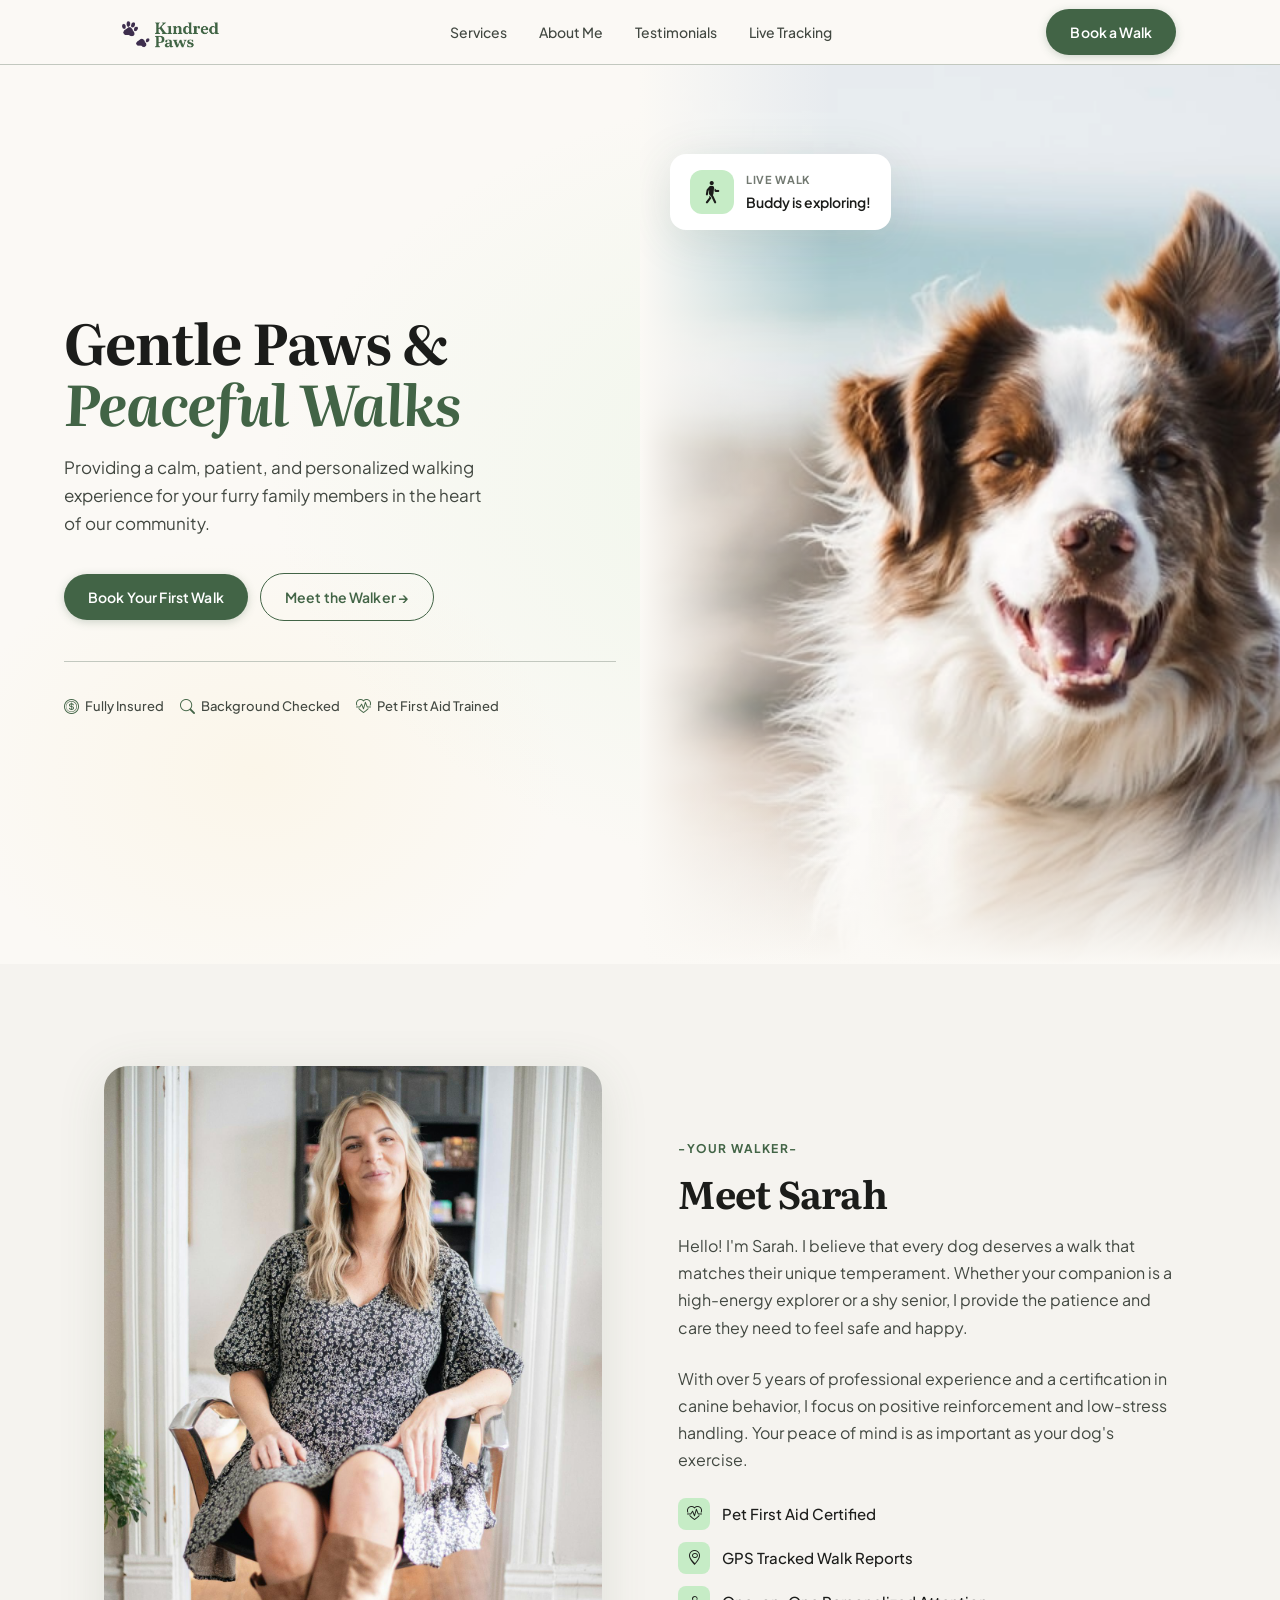
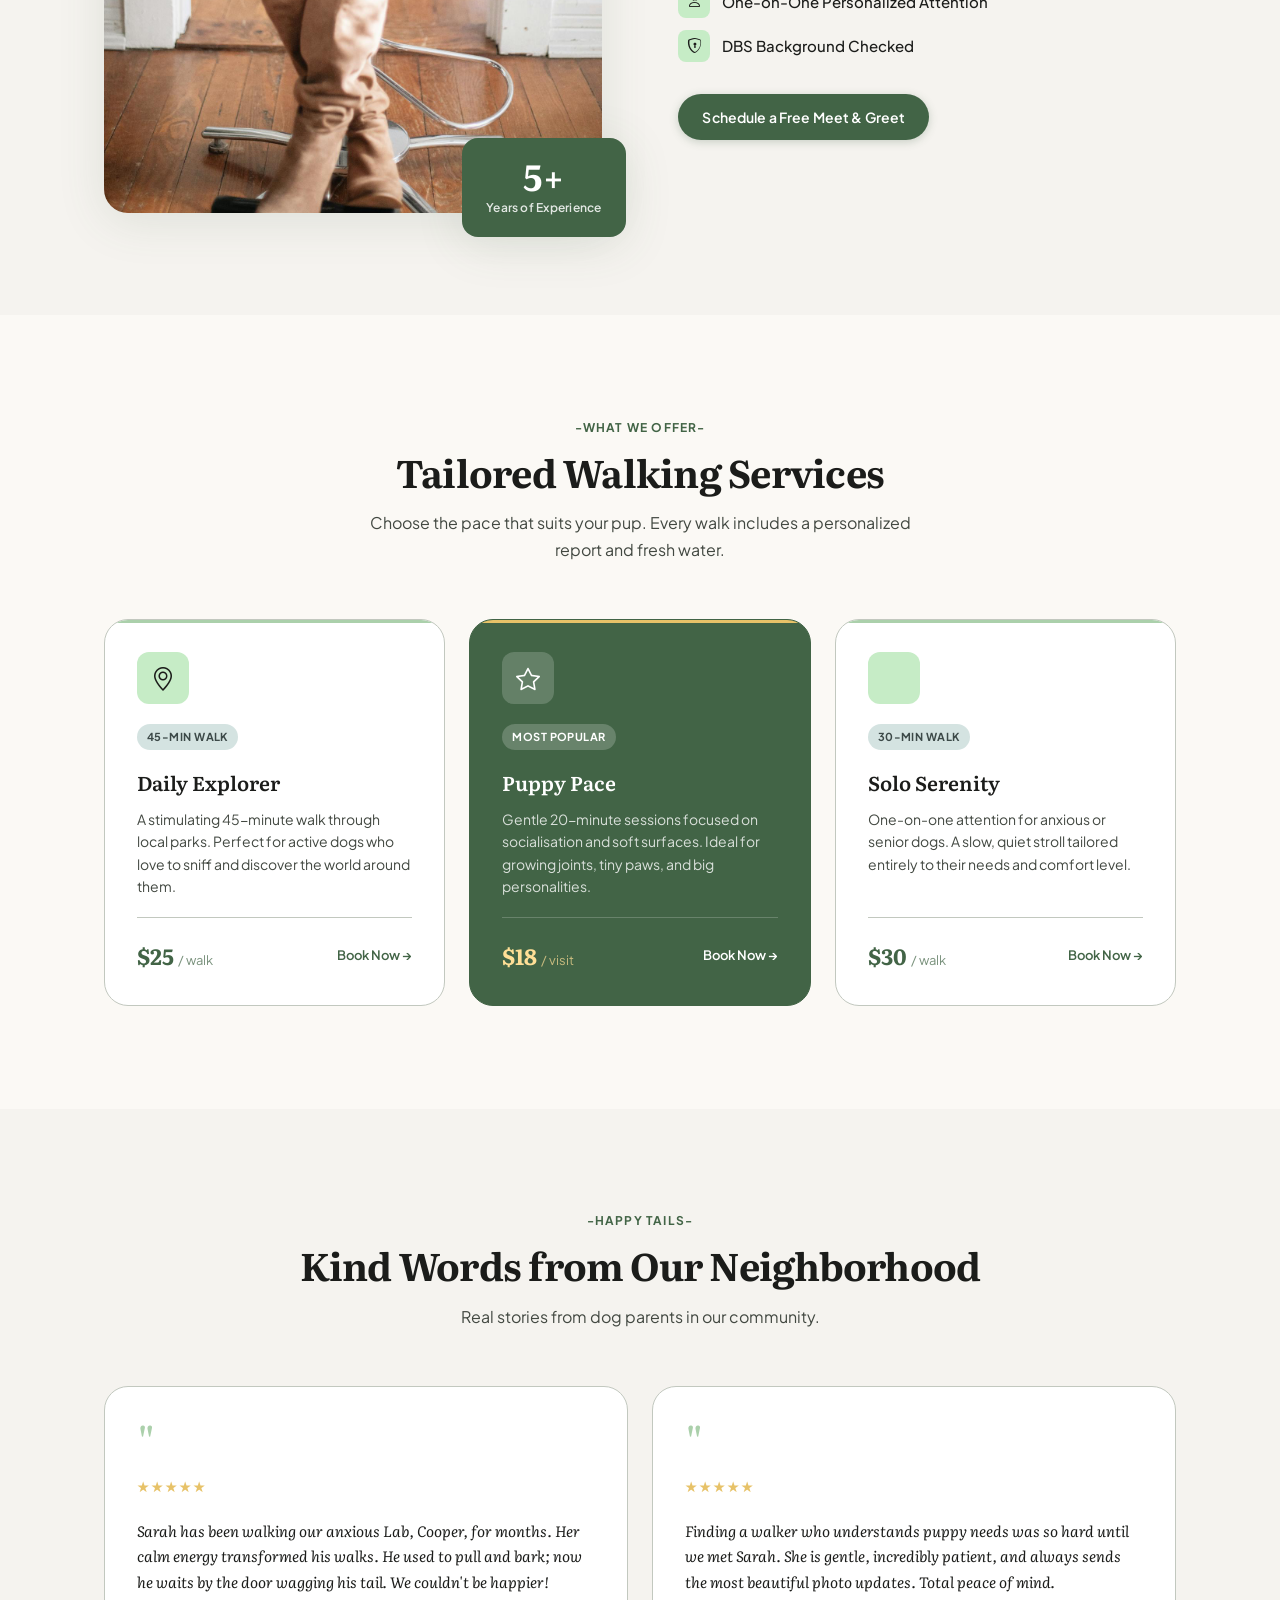
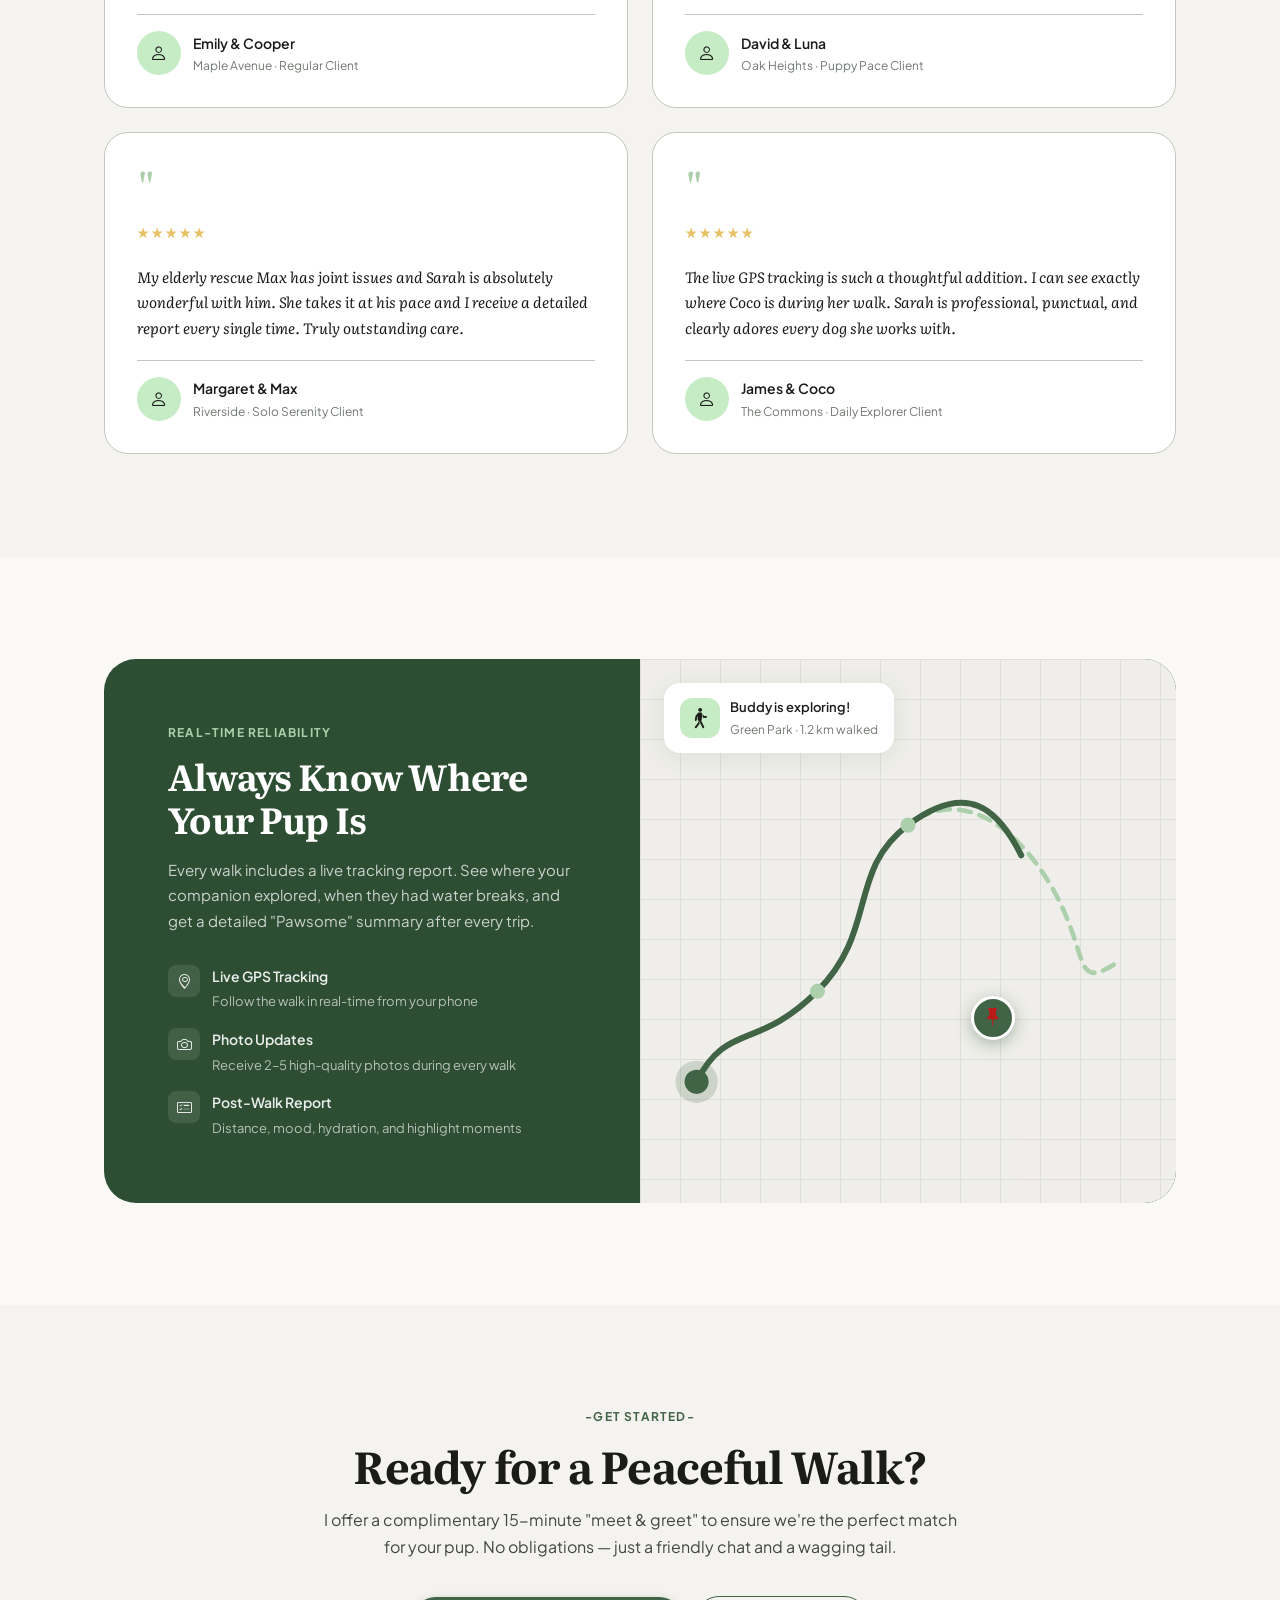
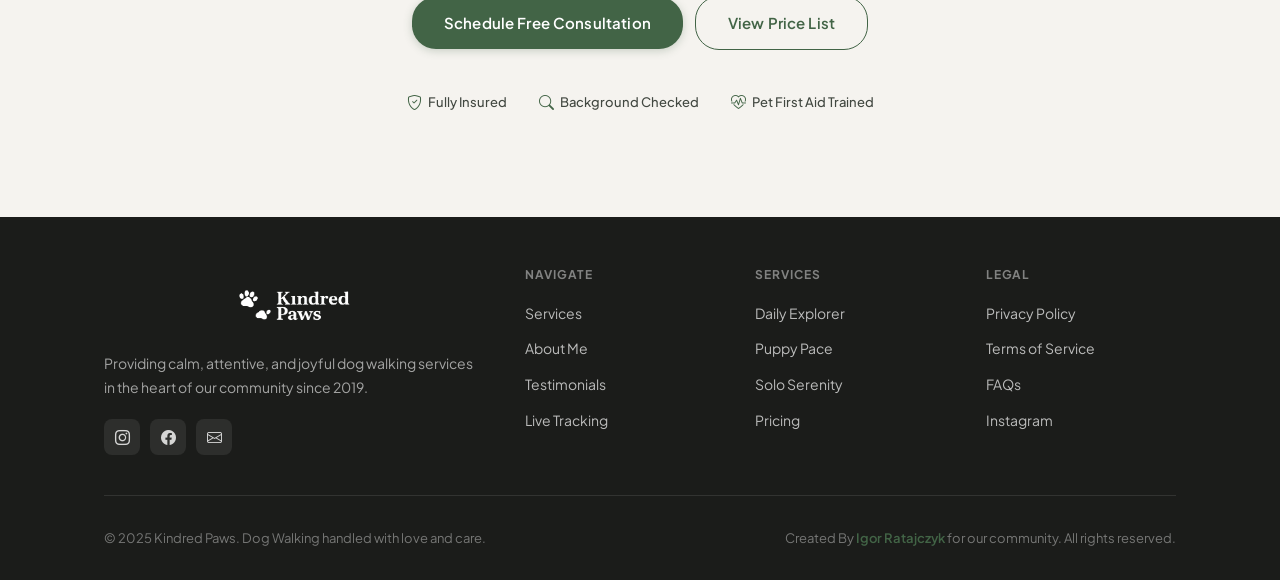
==== index.html @ a47b32b6 "initial commit" ====
<!doctype html>
<html lang="en">
	<head>
		<meta charset="UTF-8" />
		<meta name="viewport" content="width=device-width, initial-scale=1.0" />
		<title>Kindred Paws – Gentle Dog Walking</title>
		<link rel="preconnect" href="https://fonts.googleapis.com" />
		<link rel="preconnect" href="https://fonts.gstatic.com" crossorigin />
		<link
			href="https://fonts.googleapis.com/css2?family=Literata:ital,opsz,wght@0,7..72,400;0,7..72,600;0,7..72,700;1,7..72,400&family=Plus+Jakarta+Sans:wght@400;500;600;700&display=swap"
			rel="stylesheet"
		/>
		<!-- Link to icons framework bootstrap-icons -->
		<link
			rel="stylesheet"
			href="https://cdn.jsdelivr.net/npm/bootstrap-icons@1.13.1/font/bootstrap-icons.min.css"
		/>
		<link rel="stylesheet" href="styles.css" />
	</head>
	<body>
		<!-- ─── NAV ─── -->
		<nav class="nav" id="nav">
			<div class="nav-inner">
				<a class="nav-logo" href="#">
					<img
						src="/images/logo.png"
						alt="Kindred Paws logo, a paw print with a heart in the center"
					/>
				</a>
				<ul class="nav-links">
					<li><a href="#services">Services</a></li>
					<li><a href="#walker">About Me</a></li>
					<li><a href="#testimonials">Testimonials</a></li>
					<li><a href="#tracking">Live Tracking</a></li>
				</ul>
				<a href="#cta" class="btn-primary nav-cta">Book a Walk</a>
				<button class="nav-mobile-toggle" aria-label="Menu">☰</button>
			</div>
		</nav>

		<!-- ─── HERO ─── -->
		<section class="hero" id="hero">
			<div class="hero-bg-blob"></div>

			<div class="hero-content">
				<h1 class="hero-headline anim-fade-up anim-delay-1">
					Gentle Paws &<br />
					<em>Peaceful Walks</em>
				</h1>
				<p class="hero-subtext anim-fade-up anim-delay-2">
					Providing a calm, patient, and personalized walking experience for your
					furry family members in the heart of our community.
				</p>
				<div class="hero-ctas anim-fade-up anim-delay-3">
					<a href="#cta" class="btn-primary">Book Your First Walk</a>
					<a href="#walker" class="btn-outline">Meet the Walker →</a>
				</div>
				<div class="hero-trust anim-fade-up anim-delay-4">
					<div class="hero-trust-item">
						<span class="hero-trust-icon">
							<i class="bi bi-coin"></i>
						</span>
						Fully Insured
					</div>
					<div class="hero-trust-item">
						<span class="hero-trust-icon">
							<i class="bi bi-search"></i>
						</span>
						Background Checked
					</div>
					<div class="hero-trust-item">
						<span class="hero-trust-icon">
							<i class="bi bi-heart-pulse"></i>
						</span>
						Pet First Aid Trained
					</div>
				</div>
			</div>

			<div class="hero-image-wrap">
				<img
					src="/images/hero.png"
					alt="Happy golden retriever walking on a sunny path"
				/>
				<div class="hero-image-overlay"></div>
				<div class="hero-float-card">
					<div class="float-card-icon">
						<i class="bi bi-person-walking"></i>
					</div>
					<div class="float-card-text">
						<div class="label">Live Walk</div>
						<div class="value">Buddy is exploring!</div>
					</div>
				</div>
			</div>
		</section>

		<!-- ─── MEET THE WALKER ─── -->
		<section class="walker-section" id="walker">
			<div class="container">
				<div class="walker-grid">
					<div class="walker-img-wrap">
						<div class="walker-img-frame">
							<img src="/images/sara.jpg" alt="Sarah, professional dog walker" />
						</div>
						<div class="walker-stat-card">
							<div class="stat-num">5+</div>
							<div class="stat-label">Years of Experience</div>
						</div>
					</div>

					<div>
						<div class="section-label">-Your Walker-</div>
						<h2 class="section-title">Meet Sarah</h2>
						<p class="walker-intro">
							Hello! I'm Sarah. I believe that every dog deserves a walk that matches
							their unique temperament. Whether your companion is a high-energy
							explorer or a shy senior, I provide the patience and care they need to
							feel safe and happy.
						</p>
						<p class="walker-intro">
							With over 5 years of professional experience and a certification in
							canine behavior, I focus on positive reinforcement and low-stress
							handling. Your peace of mind is as important as your dog's exercise.
						</p>
						<ul class="cred-list">
							<li>
								<div class="cred-icon"><i class="bi bi-heart-pulse"></i></div>
								Pet First Aid Certified
							</li>
							<li>
								<div class="cred-icon"><i class="bi bi-geo-alt"></i></div>
								GPS Tracked Walk Reports
							</li>
							<li>
								<div class="cred-icon"><i class="bi bi-person"></i></div>
								One-on-One Personalized Attention
							</li>
							<li>
								<div class="cred-icon"><i class="bi bi-shield-lock"></i></div>
								DBS Background Checked
							</li>
						</ul>
						<a href="#cta" class="btn-primary">Schedule a Free Meet &amp; Greet</a>
					</div>
				</div>
			</div>
		</section>

		<!-- ─── SERVICES ─── -->
		<section class="services-section" id="services">
			<div class="container">
				<div class="section-header center">
					<div class="section-label">-What We Offer-</div>
					<h2 class="section-title">Tailored Walking Services</h2>
					<p class="section-subtitle">
						Choose the pace that suits your pup. Every walk includes a personalized
						report and fresh water.
					</p>
				</div>

				<div class="services-grid">
					<!-- Card 1 -->
					<div class="service-card">
						<div class="service-icon"><i class="bi bi-geo-alt"></i></div>
						<span class="service-tag">45-min walk</span>
						<div class="service-name">Daily Explorer</div>
						<p class="service-desc">
							A stimulating 45-minute walk through local parks. Perfect for active dogs
							who love to sniff and discover the world around them.
						</p>
						<div class="service-footer">
							<div class="service-price">$25 <span>/ walk</span></div>
							<a href="#cta" class="btn-book">Book Now →</a>
						</div>
					</div>

					<!-- Card 2 — Featured -->
					<div class="service-card featured">
						<div class="service-icon"><i class="bi bi-star"></i></div>
						<span class="service-tag">Most Popular</span>
						<div class="service-name">Puppy Pace</div>
						<p class="service-desc">
							Gentle 20-minute sessions focused on socialisation and soft surfaces.
							Ideal for growing joints, tiny paws, and big personalities.
						</p>
						<div class="service-footer">
							<div class="service-price">$18 <span>/ visit</span></div>
							<a href="#cta" class="btn-book">Book Now →</a>
						</div>
					</div>

					<!-- Card 3 -->
					<div class="service-card">
						<div class="service-icon"><i class="bi bi-leaf"></i></div>
						<span class="service-tag">30-min walk</span>
						<div class="service-name">Solo Serenity</div>
						<p class="service-desc">
							One-on-one attention for anxious or senior dogs. A slow, quiet stroll
							tailored entirely to their needs and comfort level.
						</p>
						<div class="service-footer">
							<div class="service-price">$30 <span>/ walk</span></div>
							<a href="#cta" class="btn-book">Book Now →</a>
						</div>
					</div>
				</div>
			</div>
		</section>

		<!-- ─── TESTIMONIALS ─── -->
		<section class="testimonials-section" id="testimonials">
			<div class="container">
				<div class="section-header center">
					<div class="section-label">-Happy Tails-</div>
					<h2 class="section-title">Kind Words from Our Neighborhood</h2>
					<p class="section-subtitle">
						Real stories from dog parents in our community.
					</p>
				</div>

				<div class="testimonials-grid">
					<div class="testimonial-card">
						<div class="quote-mark">"</div>
						<div class="quote-stars">★★★★★</div>
						<p class="quote-text">
							Sarah has been walking our anxious Lab, Cooper, for months. Her calm
							energy transformed his walks. He used to pull and bark; now he waits by
							the door wagging his tail. We couldn't be happier!
						</p>
						<div class="reviewer">
							<div class="reviewer-avatar">
								<i class="bi bi-person"></i>
							</div>
							<div>
								<div class="reviewer-name">Emily &amp; Cooper</div>
								<div class="reviewer-sub">Maple Avenue · Regular Client</div>
							</div>
						</div>
					</div>

					<div class="testimonial-card">
						<div class="quote-mark">"</div>
						<div class="quote-stars">★★★★★</div>
						<p class="quote-text">
							Finding a walker who understands puppy needs was so hard until we met
							Sarah. She is gentle, incredibly patient, and always sends the most
							beautiful photo updates. Total peace of mind.
						</p>
						<div class="reviewer">
							<div class="reviewer-avatar"><i class="bi bi-person"></i></div>
							<div>
								<div class="reviewer-name">David &amp; Luna</div>
								<div class="reviewer-sub">Oak Heights · Puppy Pace Client</div>
							</div>
						</div>
					</div>

					<div class="testimonial-card">
						<div class="quote-mark">"</div>
						<div class="quote-stars">★★★★★</div>
						<p class="quote-text">
							My elderly rescue Max has joint issues and Sarah is absolutely wonderful
							with him. She takes it at his pace and I receive a detailed report every
							single time. Truly outstanding care.
						</p>
						<div class="reviewer">
							<div class="reviewer-avatar"><i class="bi bi-person"></i></div>
							<div>
								<div class="reviewer-name">Margaret &amp; Max</div>
								<div class="reviewer-sub">Riverside · Solo Serenity Client</div>
							</div>
						</div>
					</div>

					<div class="testimonial-card">
						<div class="quote-mark">"</div>
						<div class="quote-stars">★★★★★</div>
						<p class="quote-text">
							The live GPS tracking is such a thoughtful addition. I can see exactly
							where Coco is during her walk. Sarah is professional, punctual, and
							clearly adores every dog she works with.
						</p>
						<div class="reviewer">
							<div class="reviewer-avatar"><i class="bi bi-person"></i></div>
							<div>
								<div class="reviewer-name">James &amp; Coco</div>
								<div class="reviewer-sub">The Commons · Daily Explorer Client</div>
							</div>
						</div>
					</div>
				</div>
			</div>
		</section>

		<!-- ─── TRACKING ─── -->
		<section class="tracking-section" id="tracking">
			<div class="container">
				<div class="tracking-inner">
					<div class="tracking-content">
						<div class="tracking-label">Real-Time Reliability</div>
						<h2 class="tracking-title">Always Know Where Your Pup Is</h2>
						<p class="tracking-desc">
							Every walk includes a live tracking report. See where your companion
							explored, when they had water breaks, and get a detailed "Pawsome"
							summary after every trip.
						</p>
						<ul class="tracking-features">
							<li>
								<div class="track-feat-icon"><i class="bi bi-geo-alt"></i></div>
								<div class="track-feat-text">
									<strong>Live GPS Tracking</strong>
									<span>Follow the walk in real-time from your phone</span>
								</div>
							</li>
							<li>
								<div class="track-feat-icon"><i class="bi bi-camera"></i></div>
								<div class="track-feat-text">
									<strong>Photo Updates</strong>
									<span>Receive 2–5 high-quality photos during every walk</span>
								</div>
							</li>
							<li>
								<div class="track-feat-icon"><i class="bi bi-card-checklist"></i></div>
								<div class="track-feat-text">
									<strong>Post-Walk Report</strong>
									<span>Distance, mood, hydration, and highlight moments</span>
								</div>
							</li>
						</ul>
					</div>

					<div class="tracking-visual">
						<div class="map-mock">
							<div class="map-bg"></div>
							<div class="map-path">
								<svg
									viewBox="0 0 400 360"
									fill="none"
									xmlns="http://www.w3.org/2000/svg"
									preserveAspectRatio="xMidYMid slice"
								>
									<!-- Soft dashed path -->
									<path
										d="M60 280 C80 240 100 260 140 220 C180 180 160 140 200 110 C240 80 280 120 300 160 C320 200 310 220 340 200"
										stroke="#abd0ab"
										stroke-width="3"
										stroke-dasharray="8 6"
										stroke-linecap="round"
									/>
									<!-- Solid completed segment -->
									<path
										d="M60 280 C80 240 100 260 140 220 C180 180 160 140 200 110 C240 80 260 100 275 130"
										stroke="#426446"
										stroke-width="4"
										stroke-linecap="round"
									/>
									<!-- Start dot -->
									<circle cx="60" cy="280" r="8" fill="#426446" />
									<circle cx="60" cy="280" r="14" fill="#426446" fill-opacity="0.2" />
									<!-- Waypoints -->
									<circle cx="140" cy="220" r="5" fill="#abd0ab" />
									<circle cx="200" cy="110" r="5" fill="#abd0ab" />
								</svg>
							</div>
							<div class="map-notification">
								<div class="notif-icon"><i class="bi bi-person-walking"></i></div>
								<div>
									<div class="notif-title">Buddy is exploring!</div>
									<div class="notif-sub">Green Park · 1.2 km walked</div>
								</div>
							</div>
							<div class="map-pin">
								<div class="map-pin-inner"><i class="bi bi-pin-fill"></i></div>
							</div>
						</div>
					</div>
				</div>
			</div>
		</section>

		<!-- ─── CTA ─── -->
		<section class="cta-section" id="cta">
			<div class="container">
				<div class="cta-inner">
					<div class="section-label" style="text-align: center">-Get Started-</div>
					<h2 class="cta-title">Ready for a Peaceful Walk?</h2>
					<p class="cta-subtitle">
						I offer a complimentary 15-minute "meet &amp; greet" to ensure we're the
						perfect match for your pup. No obligations — just a friendly chat and a
						wagging tail.
					</p>
					<div class="cta-actions">
						<a
							href="mailto:hello@kindredpaws.com"
							class="btn-primary"
							style="font-size: 15px; padding: 14px 32px"
							>Schedule Free Consultation</a
						>
						<a
							href="#services"
							class="btn-outline"
							style="font-size: 15px; padding: 14px 32px"
							>View Price List</a
						>
					</div>
					<div class="trust-bar">
						<div class="trust-item">
							<span class="trust-item-icon"><i class="bi bi-shield-check"></i></span>
							Fully Insured
						</div>
						<div class="trust-item">
							<span class="trust-item-icon"><i class="bi bi-search"></i></span>
							Background Checked
						</div>
						<div class="trust-item">
							<span class="trust-item-icon"><i class="bi bi-heart-pulse"></i></span>
							Pet First Aid Trained
						</div>
					</div>
				</div>
			</div>
		</section>

		<!-- ─── FOOTER ─── -->
		<footer class="footer">
			<div class="container">
				<div class="footer-inner">
					<div>
						<div class="footer-brand-name">
							<img
								src="/images/logo.png"
								alt="Kindred Paws logo, a paw print with a heart in the center"
							/>
						</div>
						<p class="footer-brand-desc">
							Providing calm, attentive, and joyful dog walking services in the heart
							of our community since 2019.
						</p>
						<div class="footer-social">
							<div class="social-btn" title="Instagram">
								<i class="bi bi-instagram"></i>
							</div>
							<div class="social-btn" title="Facebook">
								<i class="bi bi-facebook"></i>
							</div>
							<div class="social-btn" title="Email">
								<i class="bi bi-envelope"></i>
							</div>
						</div>
					</div>

					<div>
						<div class="footer-col-title">Navigate</div>
						<ul class="footer-links">
							<li><a href="#services">Services</a></li>
							<li><a href="#walker">About Me</a></li>
							<li><a href="#testimonials">Testimonials</a></li>
							<li><a href="#tracking">Live Tracking</a></li>
						</ul>
					</div>

					<div>
						<div class="footer-col-title">Services</div>
						<ul class="footer-links">
							<li><a href="#services">Daily Explorer</a></li>
							<li><a href="#services">Puppy Pace</a></li>
							<li><a href="#services">Solo Serenity</a></li>
							<li><a href="#cta">Pricing</a></li>
						</ul>
					</div>

					<div>
						<div class="footer-col-title">Legal</div>
						<ul class="footer-links">
							<li><a href="#">Privacy Policy</a></li>
							<li><a href="#">Terms of Service</a></li>
							<li><a href="#">FAQs</a></li>
							<li><a href="#">Instagram</a></li>
						</ul>
					</div>
				</div>

				<div class="footer-bottom">
					<span class="footer-copy"
						>© 2025 Kindred Paws. Dog Walking handled with love and care.</span
					>
					<span class="footer-copy"
						>Created By
						<a
							href="https://my-profile-32.netlify.app"
							target="_blank"
							class="footer-copy"
							style="font-weight: 600; color: #426446"
						>
							Igor Ratajczyk</a
						>
						for our community. All rights reserved.
					</span>
				</div>
			</div>
		</footer>

		<script src="script.js"></script>
	</body>
</html>
---- styles.css ----
/* ─── DESIGN TOKENS ─── */
:root {
	--surface: #fbf9f5;
	--surface-dim: #dbdad6;
	--surface-low: #f5f3ef;
	--surface-container: #efeeea;
	--surface-high: #eae8e4;
	--surface-highest: #e4e2de;
	--on-surface: #1b1c1a;
	--on-surface-variant: #424841;
	--outline: #727971;
	--outline-variant: #c2c8bf;
	--primary: #426446;
	--primary-dark: #2d4e32;
	--primary-container: #5a7d5d;
	--on-primary: #ffffff;
	--primary-fixed: #c6ecc6;
	--primary-fixed-dim: #abd0ab;
	--secondary: #536160;
	--secondary-container: #d4e3e1;
	--on-secondary-container: #3c4948;
	--tertiary: #735802;
	--tertiary-container: #8e711f;
	--tertiary-fixed: #ffdf96;
	--tertiary-fixed-dim: #e7c268;
	--on-tertiary-fixed: #251a00;
	--error: #ba1a1a;
	--background: #fbf9f5;
	--shadow-primary: rgba(66, 100, 70, 0.1);
	--shadow-sm: 0 2px 12px var(--shadow-primary);
	--shadow-md: 0 4px 24px var(--shadow-primary);
	--shadow-lg: 0 8px 48px rgba(66, 100, 70, 0.13);

	--font-display: 'Literata', Georgia, serif;
	--font-body: 'Plus Jakarta Sans', system-ui, sans-serif;

	--radius-sm: 4px;
	--radius: 8px;
	--radius-md: 12px;
	--radius-lg: 16px;
	--radius-xl: 24px;
	--radius-full: 9999px;

	--max-width: 1120px;
	--gutter: 24px;
}

/* ─── RESET & BASE ─── */
*,
*::before,
*::after {
	box-sizing: border-box;
	margin: 0;
	padding: 0;
}
html {
	font-size: 16px;
	scroll-behavior: smooth;
}
body {
	font-family: var(--font-body);
	background: var(--background);
	color: var(--on-surface);
	line-height: 1.6;
	-webkit-font-smoothing: antialiased;
}
img {
	display: block;
	max-width: 100%;
}
a {
	color: inherit;
	text-decoration: none;
}

/* ─── UTILITY ─── */
.container {
	width: 100%;
	max-width: var(--max-width);
	margin-inline: auto;
	padding-inline: var(--gutter);
}
.chip {
	display: inline-flex;
	align-items: center;
	gap: 4px;
	padding: 4px 12px;
	border-radius: var(--radius-full);
	background: var(--secondary-container);
	color: var(--on-secondary-container);
	font-size: 12px;
	font-weight: 700;
	letter-spacing: 0.04em;
	text-transform: uppercase;
}
.badge-pill {
	display: inline-flex;
	align-items: center;
	gap: 6px;
	padding: 6px 14px;
	border-radius: var(--radius-full);
	background: var(--primary-fixed);
	color: var(--primary-dark);
	font-size: 13px;
	font-weight: 600;
	letter-spacing: 0.02em;
}

/* ─── ANIMATIONS ─── */
@keyframes fadeUp {
	from {
		opacity: 0;
		transform: translateY(24px);
	}
	to {
		opacity: 1;
		transform: translateY(0);
	}
}
@keyframes fadeIn {
	from {
		opacity: 0;
	}
	to {
		opacity: 1;
	}
}
@keyframes floatBadge {
	0%,
	100% {
		transform: translateY(0);
	}
	50% {
		transform: translateY(-6px);
	}
}
.anim-fade-up {
	animation: fadeUp 0.7s cubic-bezier(0.22, 1, 0.36, 1) both;
}
.anim-delay-1 {
	animation-delay: 0.1s;
}
.anim-delay-2 {
	animation-delay: 0.2s;
}
.anim-delay-3 {
	animation-delay: 0.35s;
}
.anim-delay-4 {
	animation-delay: 0.5s;
}

/* ─── NAV ─── */
.nav {
	position: fixed;
	top: 0;
	left: 0;
	right: 0;
	z-index: 100;
	background: rgba(251, 249, 245, 0.88);
	backdrop-filter: blur(16px);
	border-bottom: 1px solid var(--outline-variant);
	transition: box-shadow 0.3s;
}
.nav.scrolled {
	box-shadow: var(--shadow-sm);
}
.nav-inner {
	display: flex;
	align-items: center;
	justify-content: space-between;
	height: 64px;
	max-width: var(--max-width);
	margin-inline: auto;
	padding-inline: var(--gutter);
}
.nav-logo {
	font-family: var(--font-display);
	font-size: 20px;
	font-weight: 700;
	color: var(--primary);
	display: flex;
	align-items: center;
	gap: 8px;
}
.nav-logo img {
	width: 132px;
	height: auto;
}
.footer-brand-name img {
	width: 150px;
	height: auto;
	filter: invert(100%) sepia(100%) grayscale(100%) brightness(150%);
}
.nav-logo-paw {
	font-size: 22px;
}
.nav-links {
	display: flex;
	align-items: center;
	gap: 32px;
	list-style: none;
}
.nav-links a {
	font-size: 14px;
	font-weight: 500;
	color: var(--on-surface-variant);
	transition: color 0.2s;
}
.nav-links a:hover {
	color: var(--primary);
}
.btn-primary {
	display: inline-flex;
	align-items: center;
	justify-content: center;
	padding: 12px 24px;
	background: var(--primary);
	color: var(--on-primary);
	font-family: var(--font-body);
	font-size: 14px;
	font-weight: 600;
	border-radius: var(--radius-xl);
	border: none;
	cursor: pointer;
	transition:
		background 0.2s,
		transform 0.15s,
		box-shadow 0.2s;
	box-shadow: 0 2px 8px rgba(66, 100, 70, 0.25);
	letter-spacing: 0.01em;
}
.btn-primary:hover {
	background: var(--primary-dark);
	transform: translateY(-1px);
	box-shadow: 0 4px 16px rgba(66, 100, 70, 0.3);
}
.btn-outline {
	display: inline-flex;
	align-items: center;
	justify-content: center;
	gap: 6px;
	padding: 12px 24px;
	background: transparent;
	color: var(--primary);
	font-family: var(--font-body);
	font-size: 14px;
	font-weight: 600;
	border-radius: var(--radius-xl);
	border: 1.5px solid var(--primary);
	cursor: pointer;
	transition:
		background 0.2s,
		transform 0.15s;
	letter-spacing: 0.01em;
}
.btn-outline:hover {
	background: var(--primary-fixed);
	transform: translateY(-1px);
}
.nav-mobile-toggle {
	display: none;
}

/* ─── HERO ─── */
.hero {
	min-height: 100vh;
	padding-top: 64px;
	display: grid;
	grid-template-columns: 1fr 1fr;
	align-items: center;
	gap: 0;
	overflow: hidden;
	position: relative;
}
.hero-bg-blob {
	position: absolute;
	inset: 0;
	z-index: 0;
	background:
		radial-gradient(
			ellipse 70% 60% at 70% 50%,
			rgba(198, 236, 198, 0.25) 0%,
			transparent 70%
		),
		radial-gradient(
			ellipse 40% 40% at 20% 80%,
			rgba(255, 223, 150, 0.12) 0%,
			transparent 60%
		);
	pointer-events: none;
}
.hero-content {
	position: relative;
	z-index: 1;
	padding: clamp(48px, 8vw, 100px) var(--gutter) clamp(48px, 8vw, 100px)
		clamp(24px, 5vw, 80px);
}
.hero-eyebrow {
	margin-bottom: 20px;
}
.hero-headline {
	font-family: var(--font-display);
	font-size: clamp(36px, 5vw, 56px);
	font-weight: 700;
	line-height: 1.1;
	letter-spacing: -0.02em;
	color: var(--on-surface);
	margin-bottom: 20px;
}
.hero-headline em {
	font-style: italic;
	color: var(--primary);
}
.hero-subtext {
	font-size: 17px;
	color: var(--on-surface-variant);
	line-height: 1.65;
	max-width: 420px;
	margin-bottom: 36px;
}
.hero-ctas {
	display: flex;
	align-items: center;
	gap: 12px;
	flex-wrap: wrap;
}
.hero-trust {
	display: flex;
	align-items: center;
	gap: 16px;
	margin-top: 40px;
	padding-top: 32px;
	border-top: 1px solid var(--outline-variant);
}
.hero-trust-item {
	display: flex;
	align-items: center;
	gap: 6px;
	font-size: 13px;
	font-weight: 500;
	color: var(--on-surface-variant);
}
.hero-trust-icon {
	color: var(--primary);
	font-size: 15px;
}
.hero-image-wrap {
	position: relative;
	z-index: 1;
	height: 100vh;
	min-height: 600px;
	overflow: hidden;
}
.hero-image-wrap img {
	width: 100%;
	height: 100%;
	object-fit: cover;
	object-position: center top;
}
.hero-image-overlay {
	position: absolute;
	inset: 0;
	background:
		linear-gradient(to right, var(--surface) 0%, transparent 30%),
		linear-gradient(to top, var(--surface) 0%, transparent 20%);
}
.hero-float-card {
	position: absolute;
	top: 10%;
	left: 30px;
	background: white;
	border-radius: var(--radius-lg);
	padding: 16px 20px;
	box-shadow: var(--shadow-lg);
	display: flex;
	align-items: center;
	gap: 12px;
	animation: floatBadge 4s ease-in-out infinite;
	z-index: 20;
	min-width: 200px;
}
.bi-pin-fill {
	font-size: 18px;
	color: var(--error);
}
.bi-heart-fill {
	color: var(--error);
}
.float-card-icon {
	width: 44px;
	height: 44px;
	border-radius: var(--radius-md);
	background: var(--primary-fixed);
	display: flex;
	align-items: center;
	justify-content: center;
	font-size: 22px;
	flex-shrink: 0;
}
.float-card-text .label {
	font-size: 11px;
	font-weight: 700;
	color: var(--outline);
	text-transform: uppercase;
	letter-spacing: 0.06em;
}
.float-card-text .value {
	font-size: 14px;
	font-weight: 600;
	color: var(--on-surface);
	margin-top: 2px;
}

/* ─── SECTION SHARED ─── */
section {
	position: relative;
}
.section-label {
	font-size: 12px;
	font-weight: 700;
	letter-spacing: 0.1em;
	text-transform: uppercase;
	color: var(--primary);
	margin-bottom: 12px;
}
.section-title {
	font-family: var(--font-display);
	font-size: clamp(26px, 3.5vw, 38px);
	font-weight: 700;
	line-height: 1.2;
	letter-spacing: -0.02em;
	color: var(--on-surface);
	margin-bottom: 16px;
}
.section-subtitle {
	font-size: 16px;
	color: var(--on-surface-variant);
	line-height: 1.65;
	max-width: 560px;
}
.section-header {
	margin-bottom: 56px;
}
.section-header.center {
	text-align: center;
}
.section-header.center .section-subtitle {
	margin-inline: auto;
}

/* ─── DIVIDER WAVE ─── */
.wave-divider {
	overflow: hidden;
	line-height: 0;
	margin-bottom: -1px;
}
.wave-divider svg {
	display: block;
	width: 100%;
}

/* ─── MEET THE WALKER ─── */
.walker-section {
	padding: clamp(64px, 8vw, 112px) 0;
	background: var(--surface-low);
}
.walker-grid {
	display: grid;
	grid-template-columns: 1fr 1fr;
	gap: clamp(40px, 6vw, 80px);
	align-items: center;
}
.walker-img-wrap {
	position: relative;
}
.walker-img-frame {
	border-radius: var(--radius-xl);
	overflow: hidden;
	background: var(--surface-container);
	box-shadow: var(--shadow-lg);
}
.walker-img-frame img {
	width: 100%;
	height: 100%;
	object-fit: cover;
}
.walker-stat-card {
	position: absolute;
	bottom: -24px;
	right: -24px;
	background: var(--primary);
	color: white;
	border-radius: var(--radius-lg);
	padding: 20px 24px;
	box-shadow: var(--shadow-lg);
	text-align: center;
	min-width: 130px;
}
.walker-stat-card .stat-num {
	font-family: var(--font-display);
	font-size: 36px;
	font-weight: 700;
	line-height: 1;
}
.walker-stat-card .stat-label {
	font-size: 12px;
	font-weight: 600;
	opacity: 0.85;
	margin-top: 4px;
	letter-spacing: 0.02em;
}
.walker-intro {
	font-size: 16px;
	color: var(--on-surface-variant);
	line-height: 1.7;
	margin-bottom: 24px;
}
.cred-list {
	list-style: none;
	display: flex;
	flex-direction: column;
	gap: 12px;
	margin-bottom: 32px;
}
.cred-list li {
	display: flex;
	align-items: center;
	gap: 12px;
	font-size: 15px;
	font-weight: 500;
	color: var(--on-surface);
}
.cred-icon {
	width: 32px;
	height: 32px;
	border-radius: var(--radius);
	background: var(--primary-fixed);
	display: flex;
	align-items: center;
	justify-content: center;
	font-size: 15px;
	flex-shrink: 0;
}

/* ─── SERVICES ─── */
.services-section {
	padding: clamp(64px, 8vw, 112px) 0;
	background: var(--surface);
}
.services-grid {
	display: grid;
	grid-template-columns: repeat(3, 1fr);
	gap: 24px;
}
.service-card {
	background: white;
	border: 1px solid var(--outline-variant);
	border-radius: var(--radius-xl);
	padding: 32px;
	display: flex;
	flex-direction: column;
	transition:
		transform 0.25s,
		box-shadow 0.25s,
		border-color 0.25s;
	cursor: pointer;
	position: relative;
	overflow: hidden;
}
.service-card::before {
	content: '';
	position: absolute;
	top: 0;
	left: 0;
	right: 0;
	height: 3px;
	background: var(--primary-fixed-dim);
	transition: background 0.25s;
}
.service-card:hover {
	transform: translateY(-4px);
	box-shadow: var(--shadow-lg);
	border-color: var(--primary-fixed-dim);
}
.service-card:hover::before {
	background: var(--primary);
}
.service-card.featured {
	background: var(--primary);
	color: white;
	border-color: var(--primary);
}
.service-card.featured::before {
	background: var(--tertiary-fixed-dim);
}
.service-icon {
	width: 52px;
	height: 52px;
	border-radius: var(--radius-md);
	background: var(--primary-fixed);
	display: flex;
	align-items: center;
	justify-content: center;
	font-size: 24px;
	margin-bottom: 20px;
	flex-shrink: 0;
}
.service-card.featured .service-icon {
	background: rgba(255, 255, 255, 0.18);
}
.service-name {
	font-family: var(--font-display);
	font-size: 20px;
	font-weight: 600;
	margin-bottom: 10px;
	color: var(--on-surface);
}
.service-card.featured .service-name {
	color: white;
}
.service-desc {
	font-size: 14px;
	color: var(--on-surface-variant);
	line-height: 1.6;
	flex: 1;
	margin-bottom: 20px;
}
.service-card.featured .service-desc {
	color: rgba(255, 255, 255, 0.8);
}
.service-footer {
	display: flex;
	align-items: center;
	justify-content: space-between;
	padding-top: 20px;
	border-top: 1px solid var(--outline-variant);
}
.service-card.featured .service-footer {
	border-top-color: rgba(255, 255, 255, 0.2);
}
.service-price {
	font-family: var(--font-display);
	font-size: 22px;
	font-weight: 700;
	color: var(--primary);
}
.service-card.featured .service-price {
	color: var(--tertiary-fixed);
}
.service-price span {
	font-size: 13px;
	font-weight: 400;
	opacity: 0.7;
	font-family: var(--font-body);
}
.btn-book {
	font-size: 13px;
	font-weight: 600;
	color: var(--primary);
	display: flex;
	align-items: center;
	gap: 4px;
	transition: gap 0.2s;
}
.service-card:hover .btn-book {
	gap: 8px;
}
.service-card.featured .btn-book {
	color: white;
}
.service-tag {
	display: inline-flex;
	align-items: center;
	padding: 4px 10px;
	border-radius: var(--radius-full);
	background: var(--secondary-container);
	color: var(--on-secondary-container);
	font-size: 11px;
	font-weight: 700;
	letter-spacing: 0.04em;
	text-transform: uppercase;
	margin-bottom: 16px;
	width: fit-content;
}
.service-card.featured .service-tag {
	background: rgba(255, 255, 255, 0.2);
	color: white;
}

/* ─── TESTIMONIALS ─── */
.testimonials-section {
	padding: clamp(64px, 8vw, 112px) 0;
	background: var(--surface-low);
	overflow: hidden;
}
.testimonials-grid {
	display: grid;
	grid-template-columns: repeat(2, 1fr);
	gap: 24px;
}
.testimonial-card {
	background: white;
	border: 1px solid var(--outline-variant);
	border-radius: var(--radius-xl);
	padding: 32px;
	display: flex;
	flex-direction: column;
	gap: 20px;
	transition:
		transform 0.25s,
		box-shadow 0.25s;
}
.testimonial-card:hover {
	transform: translateY(-3px);
	box-shadow: var(--shadow-md);
}
.testimonial-card:nth-child(odd) {
	transform: translateY(12px);
}
.testimonial-card:nth-child(odd):hover {
	transform: translateY(8px);
}
.quote-mark {
	font-family: var(--font-display);
	font-size: 48px;
	line-height: 1;
	color: var(--primary-fixed-dim);
	margin-bottom: -12px;
}
.quote-text {
	font-size: 15px;
	color: var(--on-surface);
	line-height: 1.7;
	font-style: italic;
	font-family: var(--font-display);
}
.quote-stars {
	color: var(--tertiary-fixed-dim);
	font-size: 14px;
	letter-spacing: 2px;
}
.reviewer {
	display: flex;
	align-items: center;
	gap: 12px;
	padding-top: 16px;
	border-top: 1px solid var(--outline-variant);
}
.reviewer-avatar {
	width: 44px;
	height: 44px;
	border-radius: var(--radius-full);
	background: var(--primary-fixed);
	display: flex;
	align-items: center;
	justify-content: center;
	font-size: 18px;
	flex-shrink: 0;
}
.reviewer-name {
	font-size: 14px;
	font-weight: 600;
	color: var(--on-surface);
}
.reviewer-sub {
	font-size: 12px;
	color: var(--outline);
	margin-top: 2px;
}

/* ─── TRACKING SECTION ─── */
.tracking-section {
	padding: clamp(64px, 8vw, 112px) 0;
	background: var(--surface);
}
.tracking-inner {
	background: var(--primary-dark);
	border-radius: clamp(16px, 3vw, 32px);
	overflow: hidden;
	display: grid;
	grid-template-columns: 1fr 1fr;
	min-height: 480px;
}
.tracking-content {
	padding: clamp(40px, 5vw, 64px);
	display: flex;
	flex-direction: column;
	justify-content: center;
	color: white;
}
.tracking-label {
	font-size: 12px;
	font-weight: 700;
	letter-spacing: 0.1em;
	text-transform: uppercase;
	color: var(--primary-fixed-dim);
	margin-bottom: 12px;
}
.tracking-title {
	font-family: var(--font-display);
	font-size: clamp(26px, 3vw, 36px);
	font-weight: 700;
	line-height: 1.2;
	letter-spacing: -0.02em;
	margin-bottom: 16px;
}
.tracking-desc {
	font-size: 15px;
	line-height: 1.7;
	color: rgba(255, 255, 255, 0.75);
	margin-bottom: 32px;
}
.tracking-features {
	list-style: none;
	display: flex;
	flex-direction: column;
	gap: 16px;
}
.tracking-features li {
	display: flex;
	align-items: flex-start;
	gap: 12px;
	font-size: 14px;
	color: rgba(255, 255, 255, 0.9);
}
.track-feat-icon {
	width: 32px;
	height: 32px;
	border-radius: var(--radius);
	background: rgba(255, 255, 255, 0.1);
	display: flex;
	align-items: center;
	justify-content: center;
	font-size: 15px;
	flex-shrink: 0;
}
.track-feat-text strong {
	display: block;
	font-weight: 600;
	margin-bottom: 2px;
}
.track-feat-text span {
	font-size: 13px;
	color: rgba(255, 255, 255, 0.65);
}

.tracking-visual {
	background: var(--surface-container);
	position: relative;
	display: flex;
	align-items: center;
	justify-content: center;
}
.map-mock {
	width: 100%;
	height: 100%;
	position: relative;
	overflow: hidden;
}
.map-bg {
	position: absolute;
	inset: 0;
	background:
		linear-gradient(var(--outline-variant) 1px, transparent 1px),
		linear-gradient(90deg, var(--outline-variant) 1px, transparent 1px);
	background-size: 40px 40px;
	opacity: 0.4;
}
.map-path {
	position: absolute;
	inset: 0;
	display: flex;
	align-items: center;
	justify-content: center;
}
.map-path svg {
	width: 100%;
	height: 100%;
}
.map-notification {
	position: absolute;
	top: 24px;
	left: 24px;
	background: white;
	border-radius: var(--radius-lg);
	padding: 14px 16px;
	box-shadow: var(--shadow-md);
	display: flex;
	align-items: center;
	gap: 10px;
	min-width: 220px;
	animation: floatBadge 3.5s ease-in-out infinite;
}
.notif-icon {
	width: 40px;
	height: 40px;
	border-radius: var(--radius-md);
	background: var(--primary-fixed);
	display: flex;
	align-items: center;
	justify-content: center;
	font-size: 20px;
	flex-shrink: 0;
}
.notif-title {
	font-size: 13px;
	font-weight: 600;
	color: var(--on-surface);
}
.notif-sub {
	font-size: 12px;
	color: var(--outline);
	margin-top: 2px;
}
.map-pin {
	position: absolute;
	bottom: 30%;
	right: 30%;
	animation: floatBadge 4s ease-in-out 0.5s infinite;
}
.map-pin-inner {
	width: 44px;
	height: 44px;
	border-radius: var(--radius-full);
	background: var(--primary);
	display: flex;
	align-items: center;
	justify-content: center;
	font-size: 22px;
	box-shadow: 0 4px 16px rgba(66, 100, 70, 0.4);
	border: 3px solid white;
}

/* ─── CTA SECTION ─── */
.cta-section {
	padding: clamp(64px, 8vw, 112px) 0;
	background: var(--surface-low);
	text-align: center;
}
.cta-inner {
	max-width: 640px;
	margin-inline: auto;
}
.cta-title {
	font-family: var(--font-display);
	font-size: clamp(30px, 4vw, 44px);
	font-weight: 700;
	line-height: 1.2;
	letter-spacing: -0.02em;
	margin-bottom: 16px;
}
.cta-subtitle {
	font-size: 16px;
	color: var(--on-surface-variant);
	line-height: 1.65;
	margin-bottom: 36px;
}
.cta-actions {
	display: flex;
	justify-content: center;
	align-items: center;
	gap: 12px;
	flex-wrap: wrap;
	margin-bottom: 40px;
}
.trust-bar {
	display: flex;
	justify-content: center;
	align-items: center;
	gap: 32px;
	flex-wrap: wrap;
}
.trust-item {
	display: flex;
	align-items: center;
	gap: 6px;
	font-size: 13px;
	font-weight: 500;
	color: var(--on-surface-variant);
}
.trust-item-icon {
	color: var(--primary);
	font-size: 15px;
}

/* ─── FOOTER ─── */
.footer {
	background: var(--on-surface);
	color: rgba(255, 255, 255, 0.8);
	padding: 48px 0 32px;
}
.footer-inner {
	display: grid;
	grid-template-columns: 2fr 1fr 1fr 1fr;
	gap: 40px;
	padding-bottom: 40px;
	border-bottom: 1px solid rgba(255, 255, 255, 0.1);
	margin-bottom: 32px;
}
.footer-brand-name {
	font-family: var(--font-display);
	font-size: 20px;
	font-weight: 700;
	color: white;
	margin-bottom: 12px;
	display: flex;
	align-items: center;
	gap: 8px;
	justify-content: center;
}
.footer-brand-desc {
	font-size: 14px;
	line-height: 1.65;
	color: rgba(255, 255, 255, 0.6);
	margin-bottom: 20px;
}
.footer-social {
	display: flex;
	gap: 10px;
}
.social-btn {
	width: 36px;
	height: 36px;
	border-radius: var(--radius);
	background: rgba(255, 255, 255, 0.08);
	display: flex;
	align-items: center;
	justify-content: center;
	font-size: 15px;
	transition: background 0.2s;
	cursor: pointer;
}
.social-btn:hover {
	background: var(--primary);
}
.footer-col-title {
	font-size: 12px;
	font-weight: 700;
	letter-spacing: 0.08em;
	text-transform: uppercase;
	color: rgba(255, 255, 255, 0.45);
	margin-bottom: 16px;
}
.footer-links {
	list-style: none;
	display: flex;
	flex-direction: column;
	gap: 10px;
}
.footer-links a {
	font-size: 14px;
	color: rgba(255, 255, 255, 0.7);
	transition: color 0.2s;
}
.footer-links a:hover {
	color: white;
}
.footer-bottom {
	display: flex;
	align-items: center;
	justify-content: space-between;
	flex-wrap: wrap;
	gap: 8px;
}
.footer-copy {
	font-size: 13px;
	color: rgba(255, 255, 255, 0.4);
}

/* ─── RESPONSIVE ─── */
@media (max-width: 1024px) {
	.services-grid {
		grid-template-columns: 1fr 1fr;
	}
	.footer-inner {
		grid-template-columns: 1fr 1fr;
	}
}
@media (max-width: 768px) {
	.nav-links,
	.nav-cta {
		display: none;
	}
	.nav.mobile-open .nav-inner {
		flex-wrap: wrap;
		height: auto;
		padding-bottom: 16px;
	}
	.nav.mobile-open .nav-links {
		display: flex !important;
		flex-direction: column;
		width: 100%;
		gap: 0;
		order: 3;
		border-top: 1px solid var(--outline-variant);
		padding-top: 8px;
	}
	.nav.mobile-open .nav-links li {
		list-style: none;
	}
	.nav.mobile-open .nav-links a {
		display: block;
		padding: 12px 4px;
		font-size: 15px;
	}
	.nav.mobile-open .nav-links li:last-child a {
		border-bottom: none;
	}
	.nav.mobile-open .nav-cta {
		display: flex !important;
		width: 100%;
		order: 4;
		margin-top: 12px;
		justify-content: center;
	}
	.nav-mobile-toggle {
		display: flex;
		align-items: center;
		justify-content: center;
		width: 40px;
		height: 40px;
		border-radius: var(--radius);
		background: var(--surface-container);
		border: none;
		cursor: pointer;
		font-size: 18px;
		color: var(--on-surface);
	}
	.hero {
		grid-template-columns: 1fr;
		min-height: auto;
		padding-top: 64px;
	}
	.hero-image-wrap {
		height: 55vw;
		min-height: 320px;
		order: -1;
	}
	.hero-image-overlay {
		background: linear-gradient(
			to bottom,
			var(--surface) 0%,
			transparent 20%,
			transparent 60%,
			var(--surface) 100%
		);
	}
	.hero-float-card {
		display: none;
	}
	.hero-content {
		padding: 32px 24px 48px;
	}
	.hero-subtext {
		max-width: 100%;
	}
	.hero-trust {
		flex-wrap: wrap;
		gap: 12px;
		justify-content: center;
	}
	.walker-grid {
		grid-template-columns: 1fr;
	}
	.walker-stat-card {
		right: 16px;
		bottom: -20px;
	}
	.services-grid {
		grid-template-columns: 1fr;
	}
	.testimonials-grid {
		grid-template-columns: 1fr;
	}
	.testimonial-card:nth-child(odd) {
		transform: none;
	}
	.testimonial-card:nth-child(odd):hover {
		transform: translateY(-3px);
	}
	.tracking-inner {
		grid-template-columns: 1fr;
	}
	.tracking-visual {
		min-height: 300px;
	}
	.trust-bar {
		gap: 16px;
	}
	.footer-inner {
		grid-template-columns: 1fr;
		gap: 24px;
	}
	.footer-bottom {
		flex-direction: column;
		align-items: flex-start;
	}
	.btn-primary,
	.btn-outline {
		justify-content: center;
		width: 100%;
	}
}
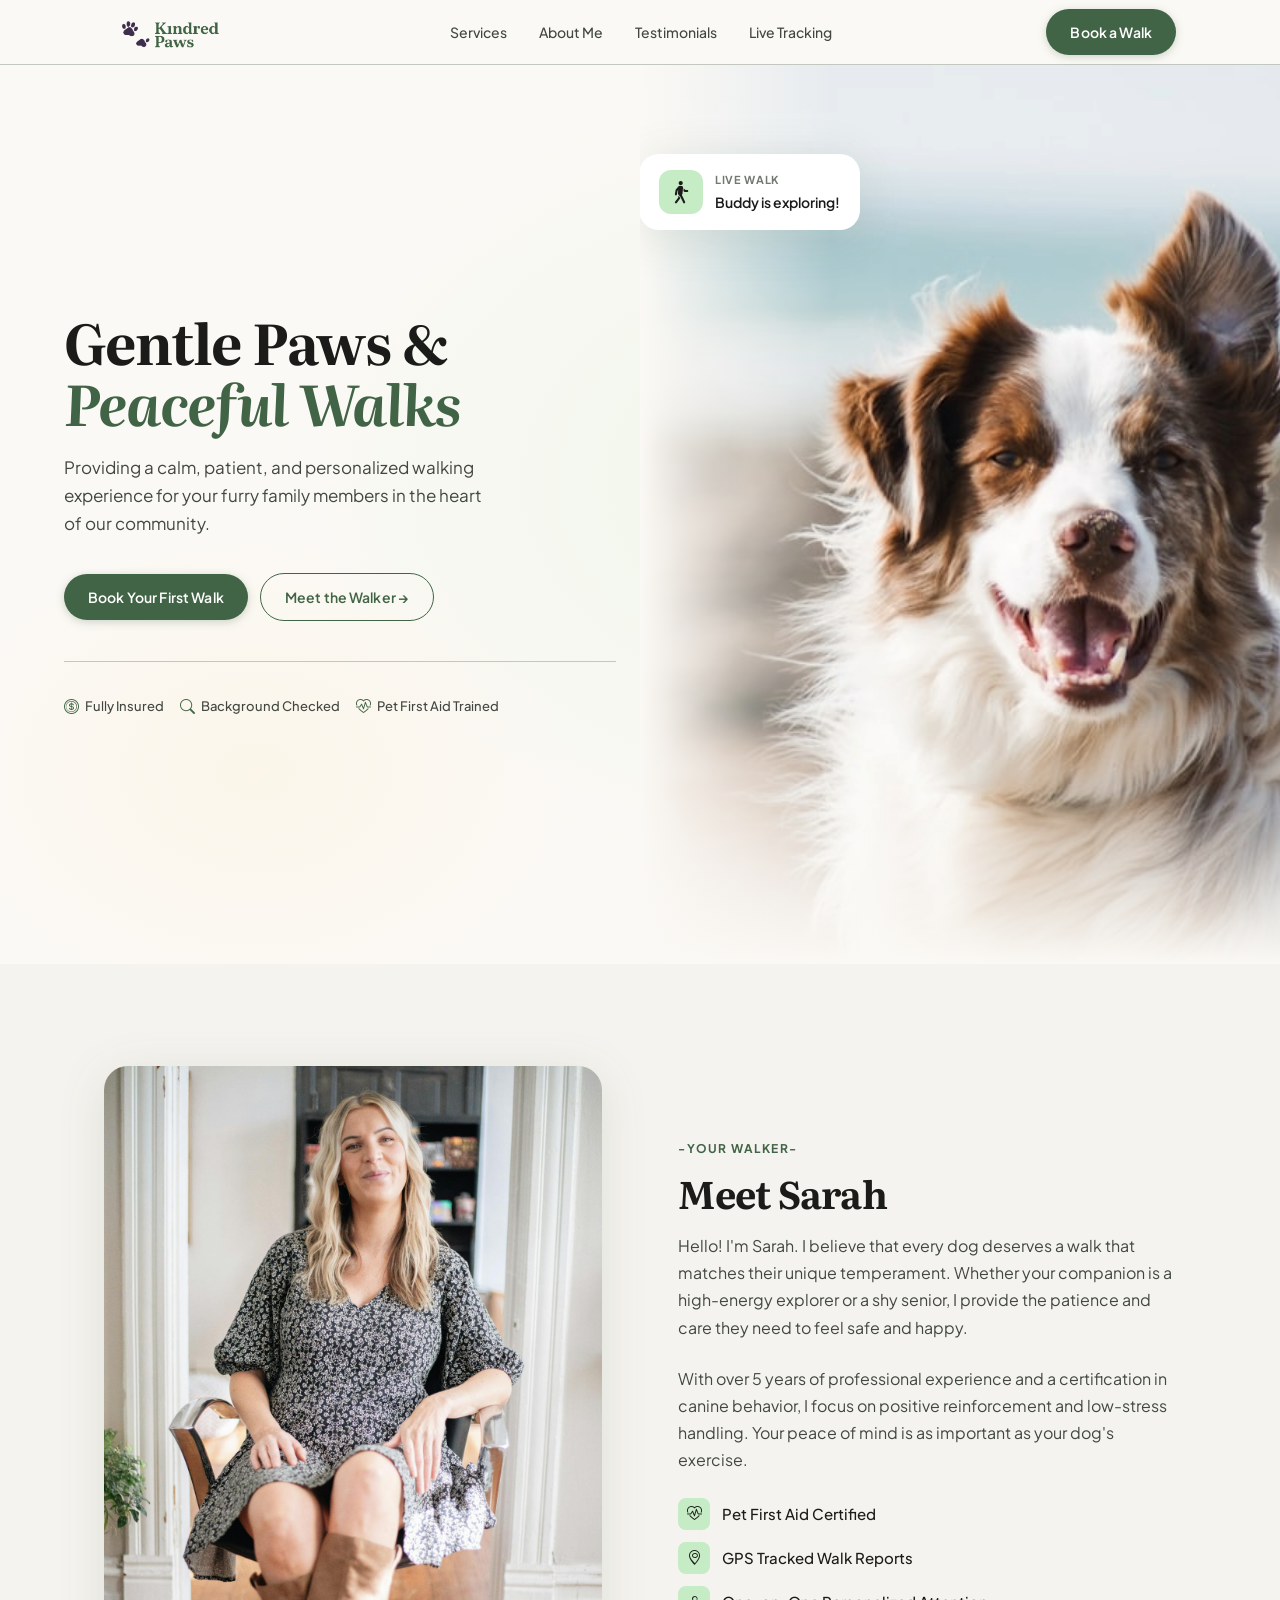
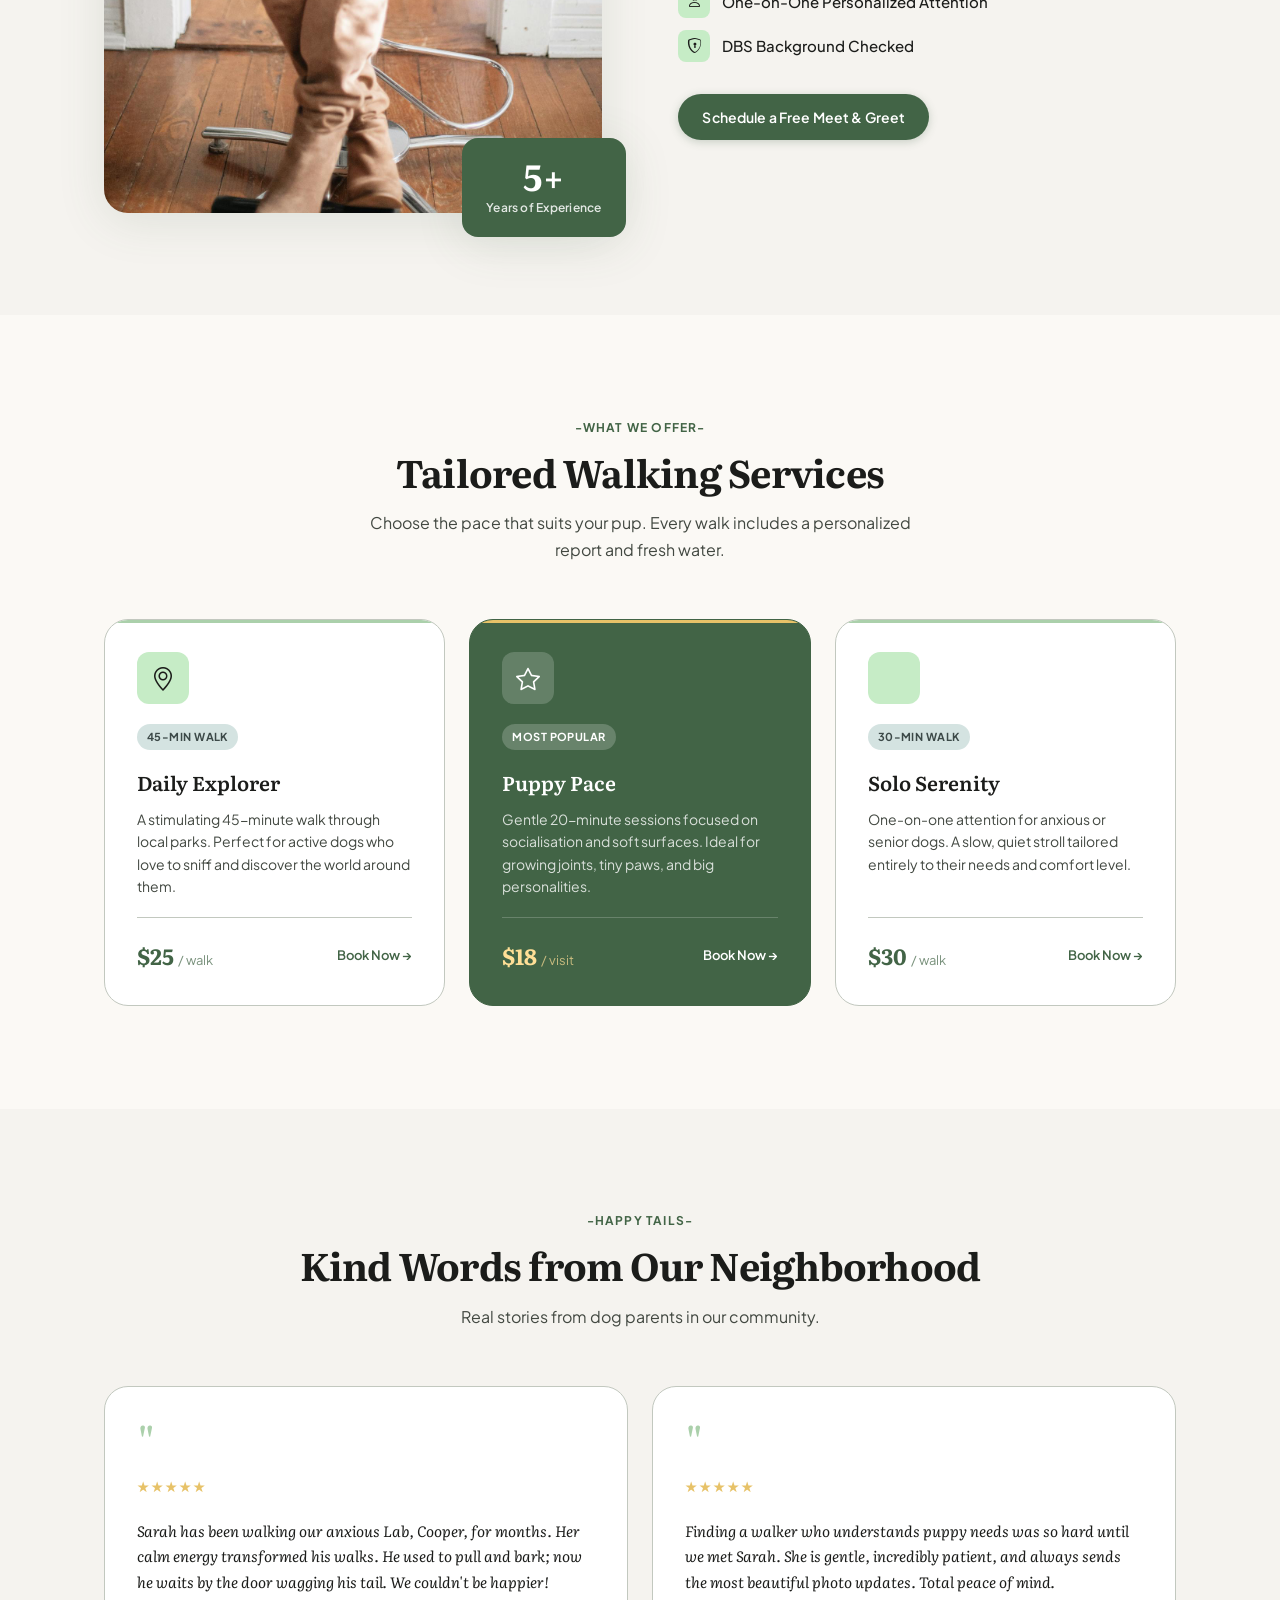
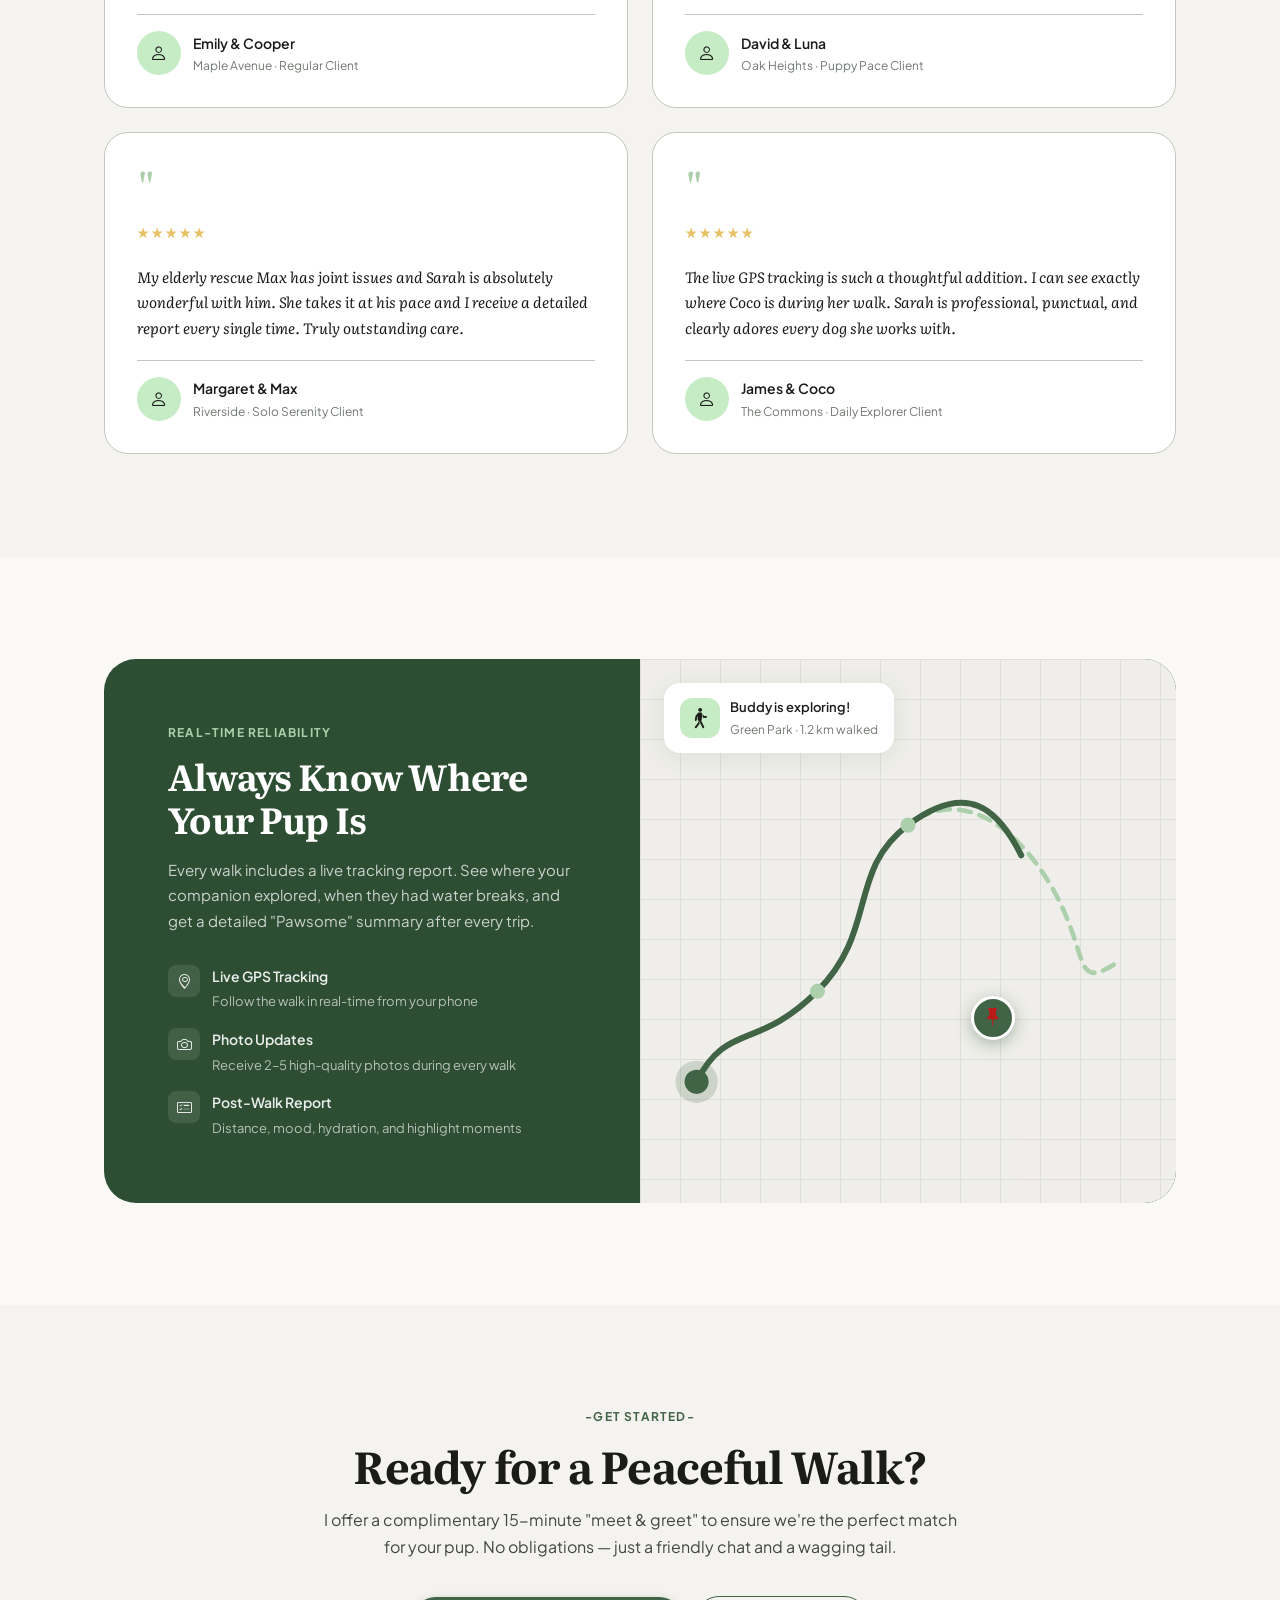
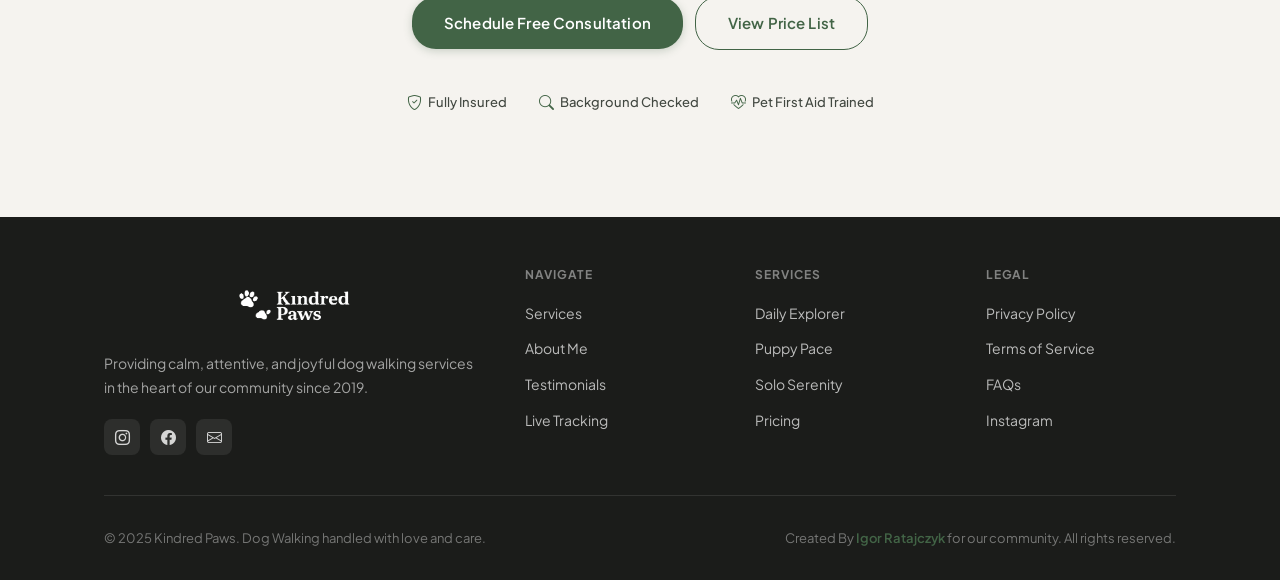
==== commit 7ea4ae20: "structure changed" ====
--- a/index.html
+++ b/index.html
@@ -6,6 +6,7 @@
 		<title>Kindred Paws – Gentle Dog Walking</title>
 		<link rel="preconnect" href="https://fonts.googleapis.com" />
 		<link rel="preconnect" href="https://fonts.gstatic.com" crossorigin />
+		<link rel="shortcut icon" href="logo.png" type="image/x-icon" />
 		<link
 			href="https://fonts.googleapis.com/css2?family=Literata:ital,opsz,wght@0,7..72,400;0,7..72,600;0,7..72,700;1,7..72,400&family=Plus+Jakarta+Sans:wght@400;500;600;700&display=swap"
 			rel="stylesheet"
@@ -23,7 +24,7 @@
 			<div class="nav-inner">
 				<a class="nav-logo" href="#">
 					<img
-						src="/images/logo.png"
+						src="images/logo.png"
 						alt="Kindred Paws logo, a paw print with a heart in the center"
 					/>
 				</a>
@@ -79,7 +80,7 @@
 
 			<div class="hero-image-wrap">
 				<img
-					src="/images/hero.png"
+					src="images/hero.png"
 					alt="Happy golden retriever walking on a sunny path"
 				/>
 				<div class="hero-image-overlay"></div>
@@ -101,7 +102,7 @@
 				<div class="walker-grid">
 					<div class="walker-img-wrap">
 						<div class="walker-img-frame">
-							<img src="/images/sara.jpg" alt="Sarah, professional dog walker" />
+							<img src="images/sara.jpg" alt="Sarah, professional dog walker" />
 						</div>
 						<div class="walker-stat-card">
 							<div class="stat-num">5+</div>
--- a/styles.css
+++ b/styles.css
@@ -368,9 +368,14 @@
 .hero-float-card {
 	position: absolute;
 	top: 10%;
-	left: 30px;
+	left: -1px;
 	background: white;
-	border-radius: var(--radius-lg);
+	/* border-radius: var(--radius-lg); */
+	border-radius: 20px;
+	corner-bottom-right-shape: squircle;
+	corner-top-right-shape: squircle;
+	corner-bottom-left-shape: square;
+	corner-top-left-shape: square;
 	padding: 16px 20px;
 	box-shadow: var(--shadow-lg);
 	display: flex;
